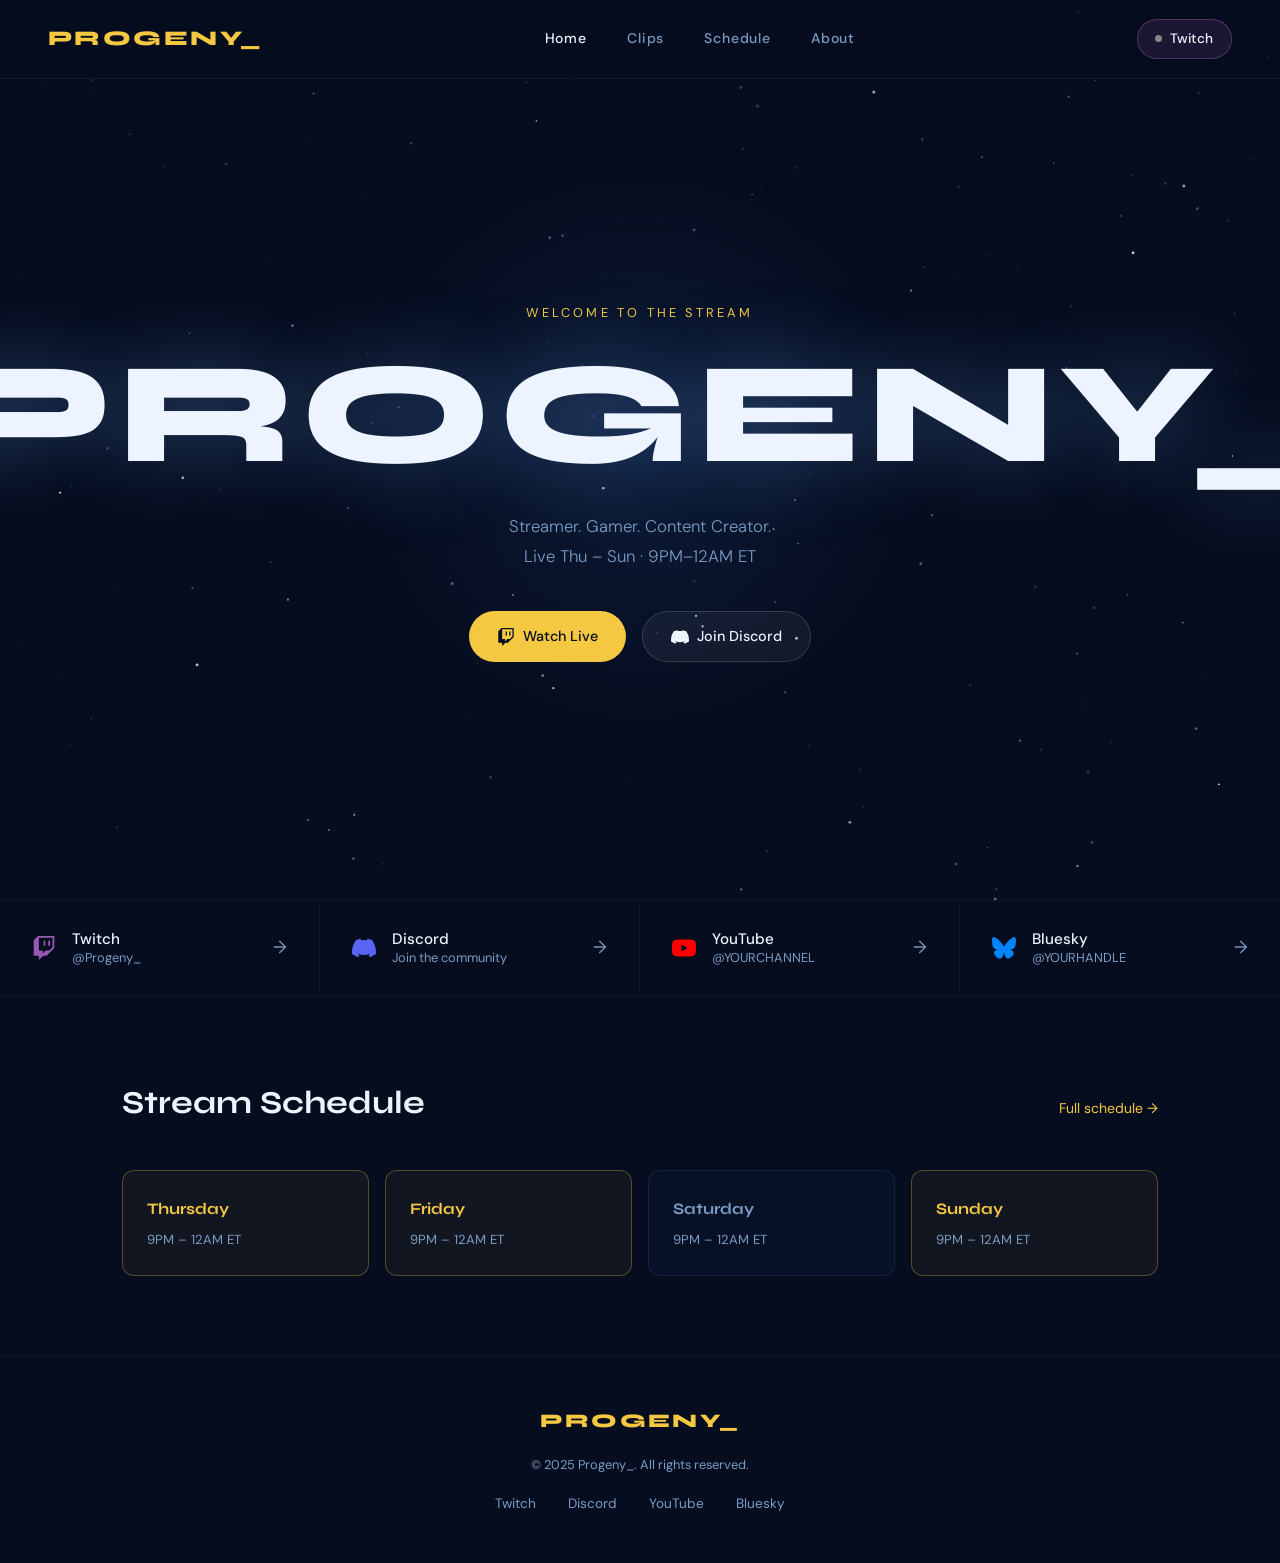
==== index.html @ 64117ea2 "initial website" ====
<!DOCTYPE html>
<html lang="en">
<head>
  <meta charset="UTF-8"/>
  <meta name="viewport" content="width=device-width, initial-scale=1.0"/>
  <title>Progeny_ | Streamer</title>
  <link rel="preconnect" href="https://fonts.googleapis.com"/>
  <link href="https://fonts.googleapis.com/css2?family=Syne:wght@400;700;800&family=DM+Sans:ital,wght@0,300;0,400;0,500;1,300&display=swap" rel="stylesheet"/>
  <link rel="stylesheet" href="css/style.css"/>
</head>
<body>

  <!-- Star field canvas -->
  <canvas id="stars"></canvas>

  <!-- Navigation -->
  <nav class="nav">
    <a href="index.html" class="nav-logo">PROGENY_</a>
    <div class="nav-links">
      <a href="index.html" class="active">Home</a>
      <a href="clips.html">Clips</a>
      <a href="schedule.html">Schedule</a>
      <a href="about.html">About</a>
    </div>
    <a href="https://twitch.tv/Progeny_" target="_blank" class="nav-cta">
      <span class="live-dot" id="liveDot"></span>
      <span id="liveLabel">Twitch</span>
    </a>
  </nav>

  <!-- Hero -->
  <section class="hero">
    <div class="hero-content">
      <p class="hero-eyebrow">Welcome to the stream</p>
      <h1 class="hero-title">PROGENY_</h1>
      <p class="hero-sub">Streamer. Gamer. Content Creator.<br/>Live Thu – Sun · 9PM–12AM ET</p>
      <div class="hero-actions">
        <a href="https://twitch.tv/Progeny_" target="_blank" class="btn btn-primary">
          <svg width="18" height="18" viewBox="0 0 24 24" fill="currentColor"><path d="M11.571 4.714h1.715v5.143H11.57zm4.715 0H18v5.143h-1.714zM6 0L1.714 4.286v15.428h5.143V24l4.286-4.286h3.428L22.286 12V0zm14.571 11.143l-3.428 3.428h-3.429l-3 3v-3H6.857V1.714h13.714z"/></svg>
          Watch Live
        </a>
        <a href="https://discord.gg/YOURINVITE" target="_blank" class="btn btn-secondary">
          <svg width="18" height="18" viewBox="0 0 24 24" fill="currentColor"><path d="M20.317 4.37a19.791 19.791 0 0 0-4.885-1.515.074.074 0 0 0-.079.037c-.21.375-.444.864-.608 1.25a18.27 18.27 0 0 0-5.487 0 12.64 12.64 0 0 0-.617-1.25.077.077 0 0 0-.079-.037A19.736 19.736 0 0 0 3.677 4.37a.07.07 0 0 0-.032.027C.533 9.046-.32 13.58.099 18.057a.082.082 0 0 0 .031.057 19.9 19.9 0 0 0 5.993 3.03.078.078 0 0 0 .084-.028c.462-.63.874-1.295 1.226-1.994a.076.076 0 0 0-.041-.106 13.107 13.107 0 0 1-1.872-.892.077.077 0 0 1-.008-.128 10.2 10.2 0 0 0 .372-.292.074.074 0 0 1 .077-.01c3.928 1.793 8.18 1.793 12.062 0a.074.074 0 0 1 .078.01c.12.098.246.198.373.292a.077.077 0 0 1-.006.127 12.299 12.299 0 0 1-1.873.892.077.077 0 0 0-.041.107c.36.698.772 1.362 1.225 1.993a.076.076 0 0 0 .084.028 19.839 19.839 0 0 0 6.002-3.03.077.077 0 0 0 .032-.054c.5-5.177-.838-9.674-3.549-13.66a.061.061 0 0 0-.031-.03z"/></svg>
          Join Discord
        </a>
      </div>
    </div>
    <div class="hero-orb"></div>
  </section>

  <!-- Live banner (shown when live) -->
  <div class="live-banner" id="liveBanner" style="display:none">
    <span class="live-pulse"></span>
    <strong>LIVE NOW</strong> — Watch Progeny_ stream on Twitch
    <a href="https://twitch.tv/Progeny_" target="_blank">Watch →</a>
  </div>

  <!-- Socials -->
  <section class="socials-strip">
    <a href="https://twitch.tv/Progeny_" target="_blank" class="social-card" style="--accent:#9B59B6">
      <svg width="24" height="24" viewBox="0 0 24 24" fill="currentColor"><path d="M11.571 4.714h1.715v5.143H11.57zm4.715 0H18v5.143h-1.714zM6 0L1.714 4.286v15.428h5.143V24l4.286-4.286h3.428L22.286 12V0zm14.571 11.143l-3.428 3.428h-3.429l-3 3v-3H6.857V1.714h13.714z"/></svg>
      <div>
        <p class="social-name">Twitch</p>
        <p class="social-handle">@Progeny_</p>
      </div>
      <span class="social-arrow">→</span>
    </a>
    <a href="https://discord.gg/YOURINVITE" target="_blank" class="social-card" style="--accent:#5865F2">
      <svg width="24" height="24" viewBox="0 0 24 24" fill="currentColor"><path d="M20.317 4.37a19.791 19.791 0 0 0-4.885-1.515.074.074 0 0 0-.079.037c-.21.375-.444.864-.608 1.25a18.27 18.27 0 0 0-5.487 0 12.64 12.64 0 0 0-.617-1.25.077.077 0 0 0-.079-.037A19.736 19.736 0 0 0 3.677 4.37a.07.07 0 0 0-.032.027C.533 9.046-.32 13.58.099 18.057a.082.082 0 0 0 .031.057 19.9 19.9 0 0 0 5.993 3.03.078.078 0 0 0 .084-.028c.462-.63.874-1.295 1.226-1.994a.076.076 0 0 0-.041-.106 13.107 13.107 0 0 1-1.872-.892.077.077 0 0 1-.008-.128 10.2 10.2 0 0 0 .372-.292.074.074 0 0 1 .077-.01c3.928 1.793 8.18 1.793 12.062 0a.074.074 0 0 1 .078.01c.12.098.246.198.373.292a.077.077 0 0 1-.006.127 12.299 12.299 0 0 1-1.873.892.077.077 0 0 0-.041.107c.36.698.772 1.362 1.225 1.993a.076.076 0 0 0 .084.028 19.839 19.839 0 0 0 6.002-3.03.077.077 0 0 0 .032-.054c.5-5.177-.838-9.674-3.549-13.66a.061.061 0 0 0-.031-.03z"/></svg>
      <div>
        <p class="social-name">Discord</p>
        <p class="social-handle">Join the community</p>
      </div>
      <span class="social-arrow">→</span>
    </a>
    <a href="https://youtube.com/@YOURCHANNEL" target="_blank" class="social-card" style="--accent:#FF0000">
      <svg width="24" height="24" viewBox="0 0 24 24" fill="currentColor"><path d="M23.498 6.186a3.016 3.016 0 0 0-2.122-2.136C19.505 3.545 12 3.545 12 3.545s-7.505 0-9.377.505A3.017 3.017 0 0 0 .502 6.186C0 8.07 0 12 0 12s0 3.93.502 5.814a3.016 3.016 0 0 0 2.122 2.136c1.871.505 9.376.505 9.376.505s7.505 0 9.377-.505a3.015 3.015 0 0 0 2.122-2.136C24 15.93 24 12 24 12s0-3.93-.502-5.814zM9.545 15.568V8.432L15.818 12l-6.273 3.568z"/></svg>
      <div>
        <p class="social-name">YouTube</p>
        <p class="social-handle">@YOURCHANNEL</p>
      </div>
      <span class="social-arrow">→</span>
    </a>
    <a href="https://bsky.app/profile/YOURHANDLE.bsky.social" target="_blank" class="social-card" style="--accent:#0085FF">
      <svg width="24" height="24" viewBox="0 0 24 24" fill="currentColor"><path d="M12 10.8c-1.087-2.114-4.046-6.053-6.798-7.995C2.566.944 1.561 1.266.902 1.565.139 1.908 0 3.08 0 3.768c0 .69.378 5.65.624 6.479.815 2.736 3.713 3.66 6.383 3.364.136-.02.275-.039.415-.056-.138.022-.276.04-.415.056-3.912.58-7.387 2.005-2.83 7.078 5.013 5.19 6.87-1.113 7.823-4.308.953 3.195 2.05 9.271 7.733 4.308 4.267-4.308 1.172-6.498-2.74-7.078a8.741 8.741 0 0 1-.415-.056c.14.017.279.036.415.056 2.67.297 5.568-.628 6.383-3.364.246-.828.624-5.79.624-6.478 0-.69-.139-1.861-.902-2.204-.659-.299-1.664-.62-4.3 1.24C16.046 4.748 13.087 8.687 12 10.8z"/></svg>
      <div>
        <p class="social-name">Bluesky</p>
        <p class="social-handle">@YOURHANDLE</p>
      </div>
      <span class="social-arrow">→</span>
    </a>
  </section>

  <!-- Schedule Preview -->
  <section class="section">
    <div class="section-header">
      <h2>Stream Schedule</h2>
      <a href="schedule.html" class="section-link">Full schedule →</a>
    </div>
    <div class="schedule-mini">
      <div class="schedule-day active-day">
        <span class="day-name">Thursday</span>
        <span class="day-time">9PM – 12AM ET</span>
      </div>
      <div class="schedule-day active-day">
        <span class="day-name">Friday</span>
        <span class="day-time">9PM – 12AM ET</span>
      </div>
      <div class="schedule-day off-day">
        <span class="day-name">Saturday</span>
        <span class="day-time">9PM – 12AM ET</span>
      </div>
      <div class="schedule-day active-day">
        <span class="day-name">Sunday</span>
        <span class="day-time">9PM – 12AM ET</span>
      </div>
    </div>
  </section>

  <!-- Footer -->
  <footer class="footer">
    <p class="footer-logo">PROGENY_</p>
    <p class="footer-copy">© 2025 Progeny_. All rights reserved.</p>
    <div class="footer-links">
      <a href="https://twitch.tv/Progeny_" target="_blank">Twitch</a>
      <a href="https://discord.gg/YOURINVITE" target="_blank">Discord</a>
      <a href="https://youtube.com/@YOURCHANNEL" target="_blank">YouTube</a>
      <a href="https://bsky.app/profile/YOURHANDLE.bsky.social" target="_blank">Bluesky</a>
    </div>
  </footer>

  <script src="js/stars.js"></script>
  <script src="js/live.js"></script>
</body>
</html>
---- css/style.css ----
/* ── Variables ─────────────────────────────────────────────────────────────── */
:root {
  --void:        #060D1F;
  --deep:        #0B1A3B;
  --nebula:      #1B3A6B;
  --cosmic:      #2D5FA8;
  --starlight:   #5B8ED4;
  --aurora:      #A8C8F0;
  --ice:         #E8F2FC;
  --gold:        #F5C842;
  --warm-star:   #E8A020;
  --supernova:   #F0D080;
  --cold-white:  #EEF4FF;
  --frost:       #D6E8FF;
  --text-muted:  #7A9CC4;
  --font-display: 'Syne', sans-serif;
  --font-body:    'DM Sans', sans-serif;
}

/* ── Reset ─────────────────────────────────────────────────────────────────── */
*, *::before, *::after { box-sizing: border-box; margin: 0; padding: 0; }
html { scroll-behavior: smooth; }

body {
  background: var(--void);
  color: var(--cold-white);
  font-family: var(--font-body);
  font-size: 16px;
  line-height: 1.7;
  overflow-x: hidden;
}

a { color: inherit; text-decoration: none; }

/* ── Stars canvas ──────────────────────────────────────────────────────────── */
#stars {
  position: fixed;
  top: 0; left: 0;
  width: 100%; height: 100%;
  pointer-events: none;
  z-index: 0;
}

/* ── Nav ───────────────────────────────────────────────────────────────────── */
.nav {
  position: fixed;
  top: 0; left: 0; right: 0;
  z-index: 100;
  display: flex;
  align-items: center;
  justify-content: space-between;
  padding: 1.2rem 3rem;
  background: rgba(6, 13, 31, 0.7);
  backdrop-filter: blur(16px);
  border-bottom: 1px solid rgba(91, 142, 212, 0.12);
}

.nav-logo {
  font-family: var(--font-display);
  font-weight: 800;
  font-size: 1.3rem;
  letter-spacing: 0.12em;
  color: var(--gold);
  transition: opacity 0.2s;
}
.nav-logo:hover { opacity: 0.8; }

.nav-links {
  display: flex;
  gap: 2.5rem;
}

.nav-links a {
  font-size: 0.875rem;
  font-weight: 500;
  letter-spacing: 0.06em;
  color: var(--text-muted);
  transition: color 0.2s;
}
.nav-links a:hover,
.nav-links a.active { color: var(--cold-white); }

.nav-cta {
  display: flex;
  align-items: center;
  gap: 0.5rem;
  background: rgba(155, 89, 182, 0.15);
  border: 1px solid rgba(155, 89, 182, 0.4);
  color: var(--cold-white);
  padding: 0.45rem 1.1rem;
  border-radius: 100px;
  font-size: 0.85rem;
  font-weight: 500;
  transition: background 0.2s, border-color 0.2s;
}
.nav-cta:hover {
  background: rgba(155, 89, 182, 0.3);
  border-color: rgba(155, 89, 182, 0.7);
}

.live-dot {
  width: 7px; height: 7px;
  border-radius: 50%;
  background: #888;
  display: inline-block;
}
.live-dot.is-live {
  background: #FF4444;
  box-shadow: 0 0 6px #FF4444;
  animation: pulse-dot 1.5s infinite;
}
@keyframes pulse-dot {
  0%, 100% { transform: scale(1); opacity: 1; }
  50% { transform: scale(1.3); opacity: 0.7; }
}

/* ── Hero ──────────────────────────────────────────────────────────────────── */
.hero {
  position: relative;
  z-index: 1;
  min-height: 100vh;
  display: flex;
  align-items: center;
  justify-content: center;
  text-align: center;
  padding: 8rem 2rem 4rem;
  overflow: hidden;
}

.hero-orb {
  position: absolute;
  top: 50%; left: 50%;
  transform: translate(-50%, -50%);
  width: 600px; height: 600px;
  border-radius: 50%;
  background: radial-gradient(circle, rgba(45,95,168,0.18) 0%, rgba(27,58,107,0.08) 50%, transparent 70%);
  pointer-events: none;
  animation: orb-pulse 6s ease-in-out infinite;
}
@keyframes orb-pulse {
  0%, 100% { transform: translate(-50%, -50%) scale(1); opacity: 0.7; }
  50% { transform: translate(-50%, -50%) scale(1.08); opacity: 1; }
}

.hero-content { position: relative; z-index: 2; }

.hero-eyebrow {
  font-size: 0.8rem;
  font-weight: 400;
  letter-spacing: 0.25em;
  color: var(--gold);
  text-transform: uppercase;
  margin-bottom: 1.2rem;
  opacity: 0;
  animation: fade-up 0.8s 0.2s forwards;
}

.hero-title {
  font-family: var(--font-display);
  font-weight: 800;
  font-size: clamp(4rem, 12vw, 9rem);
  letter-spacing: 0.04em;
  line-height: 1;
  color: var(--cold-white);
  text-shadow: 0 0 80px rgba(91, 142, 212, 0.4);
  opacity: 0;
  animation: fade-up 0.8s 0.4s forwards;
  margin-bottom: 1.5rem;
}

.hero-sub {
  font-size: 1.05rem;
  font-weight: 300;
  color: var(--text-muted);
  line-height: 1.8;
  opacity: 0;
  animation: fade-up 0.8s 0.6s forwards;
  margin-bottom: 2.5rem;
}

.hero-actions {
  display: flex;
  gap: 1rem;
  justify-content: center;
  opacity: 0;
  animation: fade-up 0.8s 0.8s forwards;
}

@keyframes fade-up {
  from { opacity: 0; transform: translateY(24px); }
  to   { opacity: 1; transform: translateY(0); }
}

/* ── Buttons ───────────────────────────────────────────────────────────────── */
.btn {
  display: inline-flex;
  align-items: center;
  gap: 0.5rem;
  padding: 0.75rem 1.75rem;
  border-radius: 100px;
  font-family: var(--font-body);
  font-size: 0.9rem;
  font-weight: 500;
  cursor: pointer;
  transition: transform 0.2s, box-shadow 0.2s, background 0.2s;
}
.btn:hover { transform: translateY(-2px); }
.btn:active { transform: scale(0.97); }

.btn-primary {
  background: var(--gold);
  color: var(--void);
}
.btn-primary:hover { box-shadow: 0 8px 24px rgba(245, 200, 66, 0.35); }

.btn-secondary {
  background: rgba(255,255,255,0.05);
  color: var(--cold-white);
  border: 1px solid rgba(255,255,255,0.15);
}
.btn-secondary:hover { background: rgba(255,255,255,0.1); }

/* ── Live Banner ───────────────────────────────────────────────────────────── */
.live-banner {
  position: relative;
  z-index: 10;
  background: rgba(255, 68, 68, 0.12);
  border-top: 1px solid rgba(255, 68, 68, 0.3);
  border-bottom: 1px solid rgba(255, 68, 68, 0.3);
  padding: 0.75rem 2rem;
  text-align: center;
  font-size: 0.9rem;
  display: flex;
  align-items: center;
  justify-content: center;
  gap: 1rem;
}
.live-pulse {
  display: inline-block;
  width: 8px; height: 8px;
  border-radius: 50%;
  background: #FF4444;
  animation: pulse-dot 1.2s infinite;
}
.live-banner a {
  color: var(--gold);
  font-weight: 500;
}
.live-banner strong { color: #FF6666; }

/* ── Socials Strip ─────────────────────────────────────────────────────────── */
.socials-strip {
  position: relative;
  z-index: 1;
  display: grid;
  grid-template-columns: repeat(4, 1fr);
  border-top: 1px solid rgba(91, 142, 212, 0.1);
  border-bottom: 1px solid rgba(91, 142, 212, 0.1);
}

.social-card {
  display: flex;
  align-items: center;
  gap: 1rem;
  padding: 1.8rem 2rem;
  border-right: 1px solid rgba(91, 142, 212, 0.1);
  transition: background 0.2s;
  color: var(--cold-white);
}
.social-card:last-child { border-right: none; }
.social-card:hover { background: rgba(255,255,255,0.03); }
.social-card svg { color: var(--accent); flex-shrink: 0; }

.social-name {
  font-weight: 500;
  font-size: 0.95rem;
  line-height: 1.3;
}
.social-handle {
  font-size: 0.8rem;
  color: var(--text-muted);
  line-height: 1.3;
}
.social-arrow {
  margin-left: auto;
  color: var(--text-muted);
  font-size: 1.1rem;
  transition: transform 0.2s, color 0.2s;
}
.social-card:hover .social-arrow {
  transform: translateX(4px);
  color: var(--gold);
}

/* ── Sections ──────────────────────────────────────────────────────────────── */
.section {
  position: relative;
  z-index: 1;
  max-width: 1100px;
  margin: 0 auto;
  padding: 5rem 2rem;
}

.section-header {
  display: flex;
  align-items: baseline;
  justify-content: space-between;
  margin-bottom: 2.5rem;
}

.section-header h2 {
  font-family: var(--font-display);
  font-weight: 700;
  font-size: 2rem;
  color: var(--cold-white);
}

.section-link {
  font-size: 0.875rem;
  color: var(--gold);
  transition: opacity 0.2s;
}
.section-link:hover { opacity: 0.7; }

/* ── Schedule Mini ─────────────────────────────────────────────────────────── */
.schedule-mini {
  display: grid;
  grid-template-columns: repeat(4, 1fr);
  gap: 1rem;
}

.schedule-day {
  padding: 1.5rem;
  border-radius: 12px;
  border: 1px solid rgba(91, 142, 212, 0.15);
  background: rgba(27, 58, 107, 0.1);
  display: flex;
  flex-direction: column;
  gap: 0.4rem;
}

.active-day {
  border-color: rgba(245, 200, 66, 0.3);
  background: rgba(245, 200, 66, 0.05);
}

.day-name {
  font-family: var(--font-display);
  font-weight: 700;
  font-size: 1rem;
  color: var(--cold-white);
}

.active-day .day-name { color: var(--gold); }

.day-time {
  font-size: 0.82rem;
  color: var(--text-muted);
}

.off-day .day-name { color: var(--text-muted); }

/* ── Page Hero (inner pages) ───────────────────────────────────────────────── */
.page-hero {
  position: relative;
  z-index: 1;
  padding: 10rem 2rem 4rem;
  text-align: center;
}

.page-hero h1 {
  font-family: var(--font-display);
  font-weight: 800;
  font-size: clamp(2.5rem, 6vw, 5rem);
  color: var(--cold-white);
  margin-bottom: 0.75rem;
}

.page-hero p {
  color: var(--text-muted);
  font-size: 1rem;
}

/* ── Clips Grid ────────────────────────────────────────────────────────────── */
.clips-grid {
  display: grid;
  grid-template-columns: repeat(auto-fill, minmax(320px, 1fr));
  gap: 1.5rem;
  position: relative;
  z-index: 1;
  max-width: 1100px;
  margin: 0 auto;
  padding: 0 2rem 5rem;
}

.clip-card {
  border-radius: 12px;
  overflow: hidden;
  background: rgba(27, 58, 107, 0.15);
  border: 1px solid rgba(91, 142, 212, 0.12);
  transition: transform 0.2s, border-color 0.2s;
  cursor: pointer;
}
.clip-card:hover {
  transform: translateY(-4px);
  border-color: rgba(245, 200, 66, 0.3);
}

.clip-thumb {
  width: 100%;
  aspect-ratio: 16/9;
  background: rgba(27, 58, 107, 0.4);
  display: flex;
  align-items: center;
  justify-content: center;
  position: relative;
  overflow: hidden;
}
.clip-thumb img { width: 100%; height: 100%; object-fit: cover; }
.clip-play {
  position: absolute;
  width: 48px; height: 48px;
  background: rgba(245, 200, 66, 0.9);
  border-radius: 50%;
  display: flex;
  align-items: center;
  justify-content: center;
  color: var(--void);
  transition: transform 0.2s;
}
.clip-card:hover .clip-play { transform: scale(1.1); }

.clip-info {
  padding: 1rem 1.25rem;
}
.clip-title {
  font-weight: 500;
  font-size: 0.95rem;
  margin-bottom: 0.3rem;
  color: var(--cold-white);
}
.clip-meta {
  font-size: 0.8rem;
  color: var(--text-muted);
}

.clips-loading {
  text-align: center;
  color: var(--text-muted);
  padding: 4rem 2rem;
  grid-column: 1/-1;
}

/* ── Schedule Page ─────────────────────────────────────────────────────────── */
.schedule-table-wrap {
  position: relative;
  z-index: 1;
  max-width: 800px;
  margin: 0 auto;
  padding: 0 2rem 5rem;
}

.schedule-table {
  width: 100%;
  border-collapse: collapse;
}

.schedule-table th {
  font-family: var(--font-display);
  font-size: 0.75rem;
  font-weight: 700;
  letter-spacing: 0.12em;
  text-transform: uppercase;
  color: var(--text-muted);
  text-align: left;
  padding: 0.75rem 1.5rem;
  border-bottom: 1px solid rgba(91, 142, 212, 0.15);
}

.schedule-table td {
  padding: 1.25rem 1.5rem;
  border-bottom: 1px solid rgba(91, 142, 212, 0.08);
  font-size: 0.95rem;
}

.schedule-table tr.stream-day td { color: var(--cold-white); }
.schedule-table tr.off-day td   { color: var(--text-muted); }

.day-badge {
  display: inline-block;
  padding: 0.25rem 0.75rem;
  border-radius: 100px;
  font-size: 0.8rem;
  font-weight: 500;
}

.badge-live {
  background: rgba(245, 200, 66, 0.12);
  color: var(--gold);
  border: 1px solid rgba(245, 200, 66, 0.3);
}

.badge-off {
  background: rgba(122, 156, 196, 0.08);
  color: var(--text-muted);
  border: 1px solid rgba(122, 156, 196, 0.15);
}

.schedule-note {
  margin-top: 1.5rem;
  font-size: 0.85rem;
  color: var(--text-muted);
  text-align: center;
}

/* ── About Page ────────────────────────────────────────────────────────────── */
.about-wrap {
  position: relative;
  z-index: 1;
  max-width: 780px;
  margin: 0 auto;
  padding: 0 2rem 5rem;
}

.about-bio {
  font-size: 1.1rem;
  font-weight: 300;
  line-height: 1.9;
  color: var(--frost);
  margin-bottom: 3rem;
}

.about-bio strong {
  color: var(--gold);
  font-weight: 500;
}

.about-grid {
  display: grid;
  grid-template-columns: 1fr 1fr;
  gap: 1rem;
  margin-bottom: 3rem;
}

.about-card {
  padding: 1.5rem;
  border-radius: 12px;
  background: rgba(27, 58, 107, 0.12);
  border: 1px solid rgba(91, 142, 212, 0.12);
}

.about-card-label {
  font-size: 0.75rem;
  letter-spacing: 0.15em;
  text-transform: uppercase;
  color: var(--text-muted);
  margin-bottom: 0.5rem;
}

.about-card-value {
  font-family: var(--font-display);
  font-weight: 700;
  font-size: 1.1rem;
  color: var(--cold-white);
}

/* ── Footer ────────────────────────────────────────────────────────────────── */
.footer {
  position: relative;
  z-index: 1;
  border-top: 1px solid rgba(91, 142, 212, 0.1);
  padding: 3rem 2rem;
  text-align: center;
  display: flex;
  flex-direction: column;
  align-items: center;
  gap: 1rem;
}

.footer-logo {
  font-family: var(--font-display);
  font-weight: 800;
  font-size: 1.2rem;
  letter-spacing: 0.12em;
  color: var(--gold);
}

.footer-copy {
  font-size: 0.8rem;
  color: var(--text-muted);
}

.footer-links {
  display: flex;
  gap: 2rem;
}

.footer-links a {
  font-size: 0.85rem;
  color: var(--text-muted);
  transition: color 0.2s;
}
.footer-links a:hover { color: var(--gold); }

/* ── Responsive ────────────────────────────────────────────────────────────── */
@media (max-width: 768px) {
  .nav { padding: 1rem 1.5rem; }
  .nav-links { display: none; }
  .socials-strip { grid-template-columns: 1fr 1fr; }
  .social-card { padding: 1.2rem; }
  .schedule-mini { grid-template-columns: 1fr 1fr; }
  .about-grid { grid-template-columns: 1fr; }
  .hero-actions { flex-direction: column; align-items: center; }
}

@media (max-width: 480px) {
  .socials-strip { grid-template-columns: 1fr; }
  .schedule-mini { grid-template-columns: 1fr; }
}
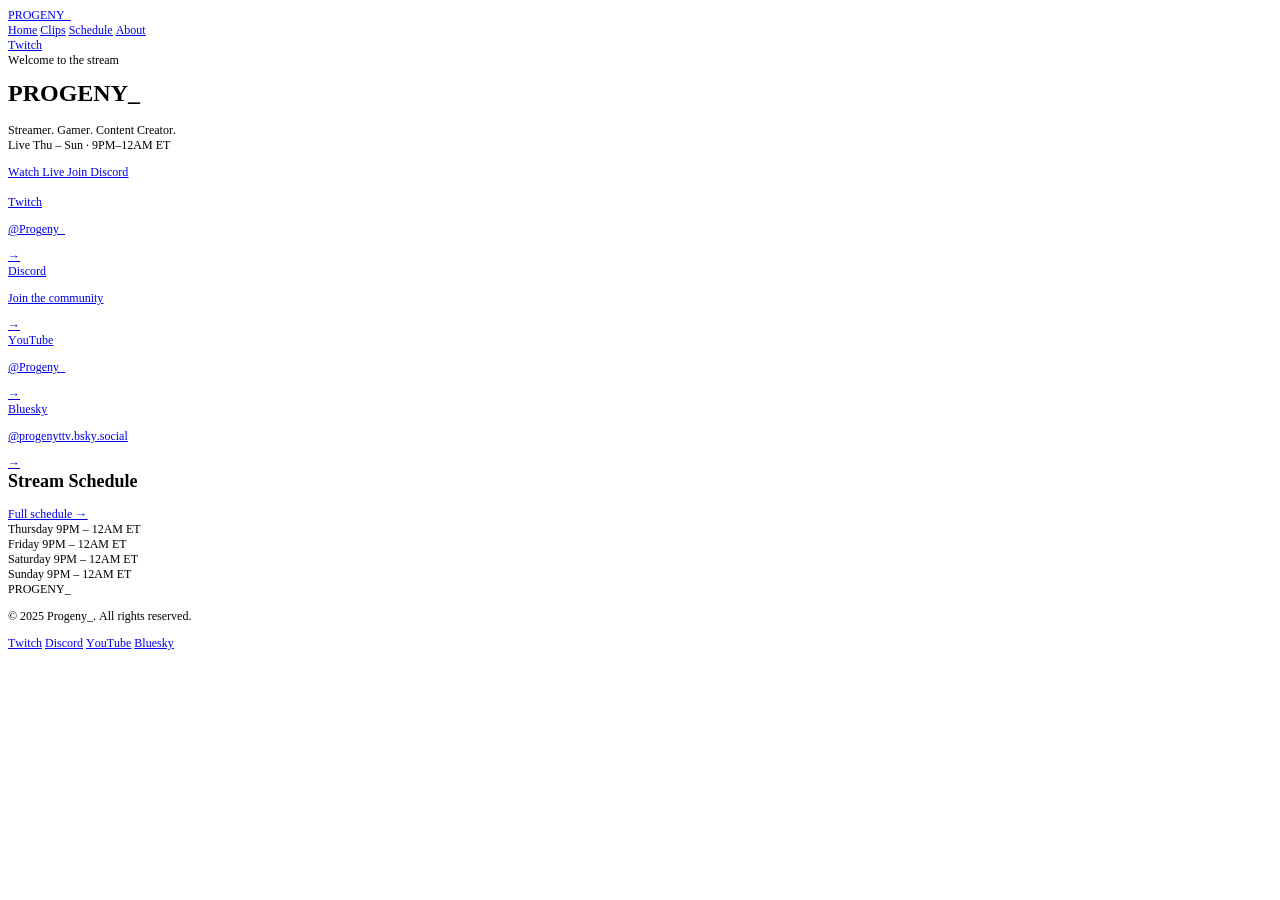
==== commit d87124e0: "describe what you changed" ====
--- a/index.html
+++ b/index.html
@@ -1,135 +1,55 @@
-<!DOCTYPE html>
-<html lang="en">
+<!DOCTYPE html PUBLIC "-//W3C//DTD HTML 4.01//EN" "http://www.w3.org/TR/html4/strict.dtd">
+<html>
 <head>
-  <meta charset="UTF-8"/>
-  <meta name="viewport" content="width=device-width, initial-scale=1.0"/>
-  <title>Progeny_ | Streamer</title>
-  <link rel="preconnect" href="https://fonts.googleapis.com"/>
-  <link href="https://fonts.googleapis.com/css2?family=Syne:wght@400;700;800&family=DM+Sans:ital,wght@0,300;0,400;0,500;1,300&display=swap" rel="stylesheet"/>
-  <link rel="stylesheet" href="css/style.css"/>
+  <meta http-equiv="Content-Type" content="text/html; charset=utf-8">
+  <meta http-equiv="Content-Style-Type" content="text/css">
+  <title></title>
+  <meta name="Generator" content="Cocoa HTML Writer">
+  <meta name="CocoaVersion" content="2685.6">
+  <style type="text/css">
+    p.p1 {margin: 0.0px 0.0px 0.0px 0.0px; font: 12.0px Times; color: #0000e9; -webkit-text-stroke: #0000e9}
+    p.p2 {margin: 0.0px 0.0px 12.0px 0.0px; font: 12.0px Times; -webkit-text-stroke: #000000}
+    p.p4 {margin: 0.0px 0.0px 0.0px 0.0px; font: 12.0px Times; -webkit-text-stroke: #000000; min-height: 14.0px}
+    p.p5 {margin: 0.0px 0.0px 12.0px 0.0px; font: 12.0px Times; color: #0000e9; -webkit-text-stroke: #0000e9}
+    p.p6 {margin: 0.0px 0.0px 0.0px 0.0px; font: 12.0px 'Times New Roman'; color: #0000e9; -webkit-text-stroke: #0000e9}
+    p.p8 {margin: 0.0px 0.0px 0.0px 0.0px; font: 12.0px Times; -webkit-text-stroke: #000000}
+    span.s1 {text-decoration: underline ; font-kerning: none}
+    span.s2 {font-kerning: none; color: #000000; -webkit-text-stroke: 0px #000000}
+    span.s3 {text-decoration: underline ; font-kerning: none; -webkit-text-stroke: 0px #0000e9}
+    span.s4 {font-kerning: none}
+    span.s5 {font: 12.0px 'Times New Roman'; text-decoration: underline ; font-kerning: none}
+  </style>
 </head>
 <body>
-
-  <!-- Star field canvas -->
-  <canvas id="stars"></canvas>
-
-  <!-- Navigation -->
-  <nav class="nav">
-    <a href="index.html" class="nav-logo">PROGENY_</a>
-    <div class="nav-links">
-      <a href="index.html" class="active">Home</a>
-      <a href="clips.html">Clips</a>
-      <a href="schedule.html">Schedule</a>
-      <a href="about.html">About</a>
-    </div>
-    <a href="https://twitch.tv/Progeny_" target="_blank" class="nav-cta">
-      <span class="live-dot" id="liveDot"></span>
-      <span id="liveLabel">Twitch</span>
-    </a>
-  </nav>
-
-  <!-- Hero -->
-  <section class="hero">
-    <div class="hero-content">
-      <p class="hero-eyebrow">Welcome to the stream</p>
-      <h1 class="hero-title">PROGENY_</h1>
-      <p class="hero-sub">Streamer. Gamer. Content Creator.<br/>Live Thu – Sun · 9PM–12AM ET</p>
-      <div class="hero-actions">
-        <a href="https://twitch.tv/Progeny_" target="_blank" class="btn btn-primary">
-          <svg width="18" height="18" viewBox="0 0 24 24" fill="currentColor"><path d="M11.571 4.714h1.715v5.143H11.57zm4.715 0H18v5.143h-1.714zM6 0L1.714 4.286v15.428h5.143V24l4.286-4.286h3.428L22.286 12V0zm14.571 11.143l-3.428 3.428h-3.429l-3 3v-3H6.857V1.714h13.714z"/></svg>
-          Watch Live
-        </a>
-        <a href="https://discord.gg/YOURINVITE" target="_blank" class="btn btn-secondary">
-          <svg width="18" height="18" viewBox="0 0 24 24" fill="currentColor"><path d="M20.317 4.37a19.791 19.791 0 0 0-4.885-1.515.074.074 0 0 0-.079.037c-.21.375-.444.864-.608 1.25a18.27 18.27 0 0 0-5.487 0 12.64 12.64 0 0 0-.617-1.25.077.077 0 0 0-.079-.037A19.736 19.736 0 0 0 3.677 4.37a.07.07 0 0 0-.032.027C.533 9.046-.32 13.58.099 18.057a.082.082 0 0 0 .031.057 19.9 19.9 0 0 0 5.993 3.03.078.078 0 0 0 .084-.028c.462-.63.874-1.295 1.226-1.994a.076.076 0 0 0-.041-.106 13.107 13.107 0 0 1-1.872-.892.077.077 0 0 1-.008-.128 10.2 10.2 0 0 0 .372-.292.074.074 0 0 1 .077-.01c3.928 1.793 8.18 1.793 12.062 0a.074.074 0 0 1 .078.01c.12.098.246.198.373.292a.077.077 0 0 1-.006.127 12.299 12.299 0 0 1-1.873.892.077.077 0 0 0-.041.107c.36.698.772 1.362 1.225 1.993a.076.076 0 0 0 .084.028 19.839 19.839 0 0 0 6.002-3.03.077.077 0 0 0 .032-.054c.5-5.177-.838-9.674-3.549-13.66a.061.061 0 0 0-.031-.03z"/></svg>
-          Join Discord
-        </a>
-      </div>
-    </div>
-    <div class="hero-orb"></div>
-  </section>
-
-  <!-- Live banner (shown when live) -->
-  <div class="live-banner" id="liveBanner" style="display:none">
-    <span class="live-pulse"></span>
-    <strong>LIVE NOW</strong> — Watch Progeny_ stream on Twitch
-    <a href="https://twitch.tv/Progeny_" target="_blank">Watch →</a>
-  </div>
-
-  <!-- Socials -->
-  <section class="socials-strip">
-    <a href="https://twitch.tv/Progeny_" target="_blank" class="social-card" style="--accent:#9B59B6">
-      <svg width="24" height="24" viewBox="0 0 24 24" fill="currentColor"><path d="M11.571 4.714h1.715v5.143H11.57zm4.715 0H18v5.143h-1.714zM6 0L1.714 4.286v15.428h5.143V24l4.286-4.286h3.428L22.286 12V0zm14.571 11.143l-3.428 3.428h-3.429l-3 3v-3H6.857V1.714h13.714z"/></svg>
-      <div>
-        <p class="social-name">Twitch</p>
-        <p class="social-handle">@Progeny_</p>
-      </div>
-      <span class="social-arrow">→</span>
-    </a>
-    <a href="https://discord.gg/YOURINVITE" target="_blank" class="social-card" style="--accent:#5865F2">
-      <svg width="24" height="24" viewBox="0 0 24 24" fill="currentColor"><path d="M20.317 4.37a19.791 19.791 0 0 0-4.885-1.515.074.074 0 0 0-.079.037c-.21.375-.444.864-.608 1.25a18.27 18.27 0 0 0-5.487 0 12.64 12.64 0 0 0-.617-1.25.077.077 0 0 0-.079-.037A19.736 19.736 0 0 0 3.677 4.37a.07.07 0 0 0-.032.027C.533 9.046-.32 13.58.099 18.057a.082.082 0 0 0 .031.057 19.9 19.9 0 0 0 5.993 3.03.078.078 0 0 0 .084-.028c.462-.63.874-1.295 1.226-1.994a.076.076 0 0 0-.041-.106 13.107 13.107 0 0 1-1.872-.892.077.077 0 0 1-.008-.128 10.2 10.2 0 0 0 .372-.292.074.074 0 0 1 .077-.01c3.928 1.793 8.18 1.793 12.062 0a.074.074 0 0 1 .078.01c.12.098.246.198.373.292a.077.077 0 0 1-.006.127 12.299 12.299 0 0 1-1.873.892.077.077 0 0 0-.041.107c.36.698.772 1.362 1.225 1.993a.076.076 0 0 0 .084.028 19.839 19.839 0 0 0 6.002-3.03.077.077 0 0 0 .032-.054c.5-5.177-.838-9.674-3.549-13.66a.061.061 0 0 0-.031-.03z"/></svg>
-      <div>
-        <p class="social-name">Discord</p>
-        <p class="social-handle">Join the community</p>
-      </div>
-      <span class="social-arrow">→</span>
-    </a>
-    <a href="https://youtube.com/@YOURCHANNEL" target="_blank" class="social-card" style="--accent:#FF0000">
-      <svg width="24" height="24" viewBox="0 0 24 24" fill="currentColor"><path d="M23.498 6.186a3.016 3.016 0 0 0-2.122-2.136C19.505 3.545 12 3.545 12 3.545s-7.505 0-9.377.505A3.017 3.017 0 0 0 .502 6.186C0 8.07 0 12 0 12s0 3.93.502 5.814a3.016 3.016 0 0 0 2.122 2.136c1.871.505 9.376.505 9.376.505s7.505 0 9.377-.505a3.015 3.015 0 0 0 2.122-2.136C24 15.93 24 12 24 12s0-3.93-.502-5.814zM9.545 15.568V8.432L15.818 12l-6.273 3.568z"/></svg>
-      <div>
-        <p class="social-name">YouTube</p>
-        <p class="social-handle">@YOURCHANNEL</p>
-      </div>
-      <span class="social-arrow">→</span>
-    </a>
-    <a href="https://bsky.app/profile/YOURHANDLE.bsky.social" target="_blank" class="social-card" style="--accent:#0085FF">
-      <svg width="24" height="24" viewBox="0 0 24 24" fill="currentColor"><path d="M12 10.8c-1.087-2.114-4.046-6.053-6.798-7.995C2.566.944 1.561 1.266.902 1.565.139 1.908 0 3.08 0 3.768c0 .69.378 5.65.624 6.479.815 2.736 3.713 3.66 6.383 3.364.136-.02.275-.039.415-.056-.138.022-.276.04-.415.056-3.912.58-7.387 2.005-2.83 7.078 5.013 5.19 6.87-1.113 7.823-4.308.953 3.195 2.05 9.271 7.733 4.308 4.267-4.308 1.172-6.498-2.74-7.078a8.741 8.741 0 0 1-.415-.056c.14.017.279.036.415.056 2.67.297 5.568-.628 6.383-3.364.246-.828.624-5.79.624-6.478 0-.69-.139-1.861-.902-2.204-.659-.299-1.664-.62-4.3 1.24C16.046 4.748 13.087 8.687 12 10.8z"/></svg>
-      <div>
-        <p class="social-name">Bluesky</p>
-        <p class="social-handle">@YOURHANDLE</p>
-      </div>
-      <span class="social-arrow">→</span>
-    </a>
-  </section>
-
-  <!-- Schedule Preview -->
-  <section class="section">
-    <div class="section-header">
-      <h2>Stream Schedule</h2>
-      <a href="schedule.html" class="section-link">Full schedule →</a>
-    </div>
-    <div class="schedule-mini">
-      <div class="schedule-day active-day">
-        <span class="day-name">Thursday</span>
-        <span class="day-time">9PM – 12AM ET</span>
-      </div>
-      <div class="schedule-day active-day">
-        <span class="day-name">Friday</span>
-        <span class="day-time">9PM – 12AM ET</span>
-      </div>
-      <div class="schedule-day off-day">
-        <span class="day-name">Saturday</span>
-        <span class="day-time">9PM – 12AM ET</span>
-      </div>
-      <div class="schedule-day active-day">
-        <span class="day-name">Sunday</span>
-        <span class="day-time">9PM – 12AM ET</span>
-      </div>
-    </div>
-  </section>
-
-  <!-- Footer -->
-  <footer class="footer">
-    <p class="footer-logo">PROGENY_</p>
-    <p class="footer-copy">© 2025 Progeny_. All rights reserved.</p>
-    <div class="footer-links">
-      <a href="https://twitch.tv/Progeny_" target="_blank">Twitch</a>
-      <a href="https://discord.gg/YOURINVITE" target="_blank">Discord</a>
-      <a href="https://youtube.com/@YOURCHANNEL" target="_blank">YouTube</a>
-      <a href="https://bsky.app/profile/YOURHANDLE.bsky.social" target="_blank">Bluesky</a>
-    </div>
-  </footer>
-
-  <script src="js/stars.js"></script>
-  <script src="js/live.js"></script>
+<p class="p1"><span class="s1"><a href="file:///Users/progeny/Desktop/progeny-website/index.html">PROGENY_</a></span></p>
+<p class="p1"><span class="s1"><a href="file:///Users/progeny/Desktop/progeny-website/index.html">Home</a></span><span class="s2"> <a href="file:///Users/progeny/Desktop/progeny-website/clips.html"><span class="s3">Clips</span></a> <a href="file:///Users/progeny/Desktop/progeny-website/schedule.html"><span class="s3">Schedule</span></a> <a href="file:///Users/progeny/Desktop/progeny-website/about.html"><span class="s3">About</span></a></span></p>
+<p class="p1"><span class="s1"><a href="https://twitch.tv/Progeny_">Twitch</a></span></p>
+<p class="p2"><span class="s4">Welcome to the stream</span></p>
+<h1 style="margin: 0.0px 0.0px 16.1px 0.0px; font: 24.0px Times; -webkit-text-stroke: #000000"><span class="s4"><b>PROGENY_</b></span></h1>
+<p class="p2"><span class="s4">Streamer. Gamer. Content Creator.<br>
+Live Thu – Sun · 9PM–12AM ET</span></p>
+<p class="p1"><span class="s1"><a href="https://twitch.tv/Progeny_">Watch Live </a><a href="https://discord.gg/YOURINVITE">Join Discord</a></span></p>
+<p class="p4"><span class="s4"></span><br></p>
+<p class="p5"><span class="s1"><a href="https://twitch.tv/Progeny_">Twitch</a></span></p>
+<p class="p5"><span class="s1"><a href="https://twitch.tv/Progeny_">@Progeny_</a></span></p>
+<p class="p6"><span class="s1"><a href="https://twitch.tv/Progeny_">→<span class="s5"></span></a></span></p>
+<p class="p5"><span class="s1"><a href="https://discord.gg/N8dN3S">Discord</a></span></p>
+<p class="p5"><span class="s1"><a href="https://discord.gg/YOURINVITE">Join the community</a></span></p>
+<p class="p6"><span class="s1"><a href="https://discord.gg/YOURINVITE">→<span class="s5"></span></a></span></p>
+<p class="p5"><span class="s1"><a href="https://youtube.com/@Progeny_">YouTube</a></span></p>
+<p class="p5"><span class="s1"><a href="https://youtube.com/@YOURCHANNEL">@</a>Progeny_</span></p>
+<p class="p6"><span class="s1"><a href="https://youtube.com/@YOURCHANNEL">→<span class="s5"></span></a></span></p>
+<p class="p5"><span class="s1"><a href="https://bsky.app/profile/progenyttv.bsky.social">Bluesky</a></span></p>
+<p class="p5"><span class="s1"><a href="https://bsky.app/profile/YOURHANDLE.bsky.social">@</a>progenyttv.bsky.social</span></p>
+<p class="p6"><span class="s1"><a href="https://bsky.app/profile/YOURHANDLE.bsky.social">→<span class="s5"></span></a></span></p>
+<h2 style="margin: 0.0px 0.0px 14.9px 0.0px; font: 18.0px Times; -webkit-text-stroke: #000000"><span class="s4"><b>Stream Schedule</b></span></h2>
+<p class="p1"><span class="s1"><a href="file:///Users/progeny/Desktop/progeny-website/schedule.html">Full schedule <span class="s5">→</span></a></span></p>
+<p class="p8"><span class="s4">Thursday 9PM – 12AM ET</span></p>
+<p class="p8"><span class="s4">Friday 9PM – 12AM ET</span></p>
+<p class="p8"><span class="s4">Saturday 9PM – 12AM ET</span></p>
+<p class="p8"><span class="s4">Sunday 9PM – 12AM ET</span></p>
+<p class="p2"><span class="s4">PROGENY_</span></p>
+<p class="p2"><span class="s4">© 2025 Progeny_. All rights reserved.</span></p>
+<p class="p1"><span class="s1"><a href="https://twitch.tv/Progeny_">Twitch</a></span><span class="s2"> <a href="https://discord.gg/N8dNC3S"><span class="s3">Discord</span></a> <a href="https://youtube.com/@Progeny_"><span class="s3">YouTube</span></a> <a href="https://bsky.app/profile/progenyttv.bsky.social"><span class="s3">Bluesky</span></a></span></p>
 </body>
 </html>
